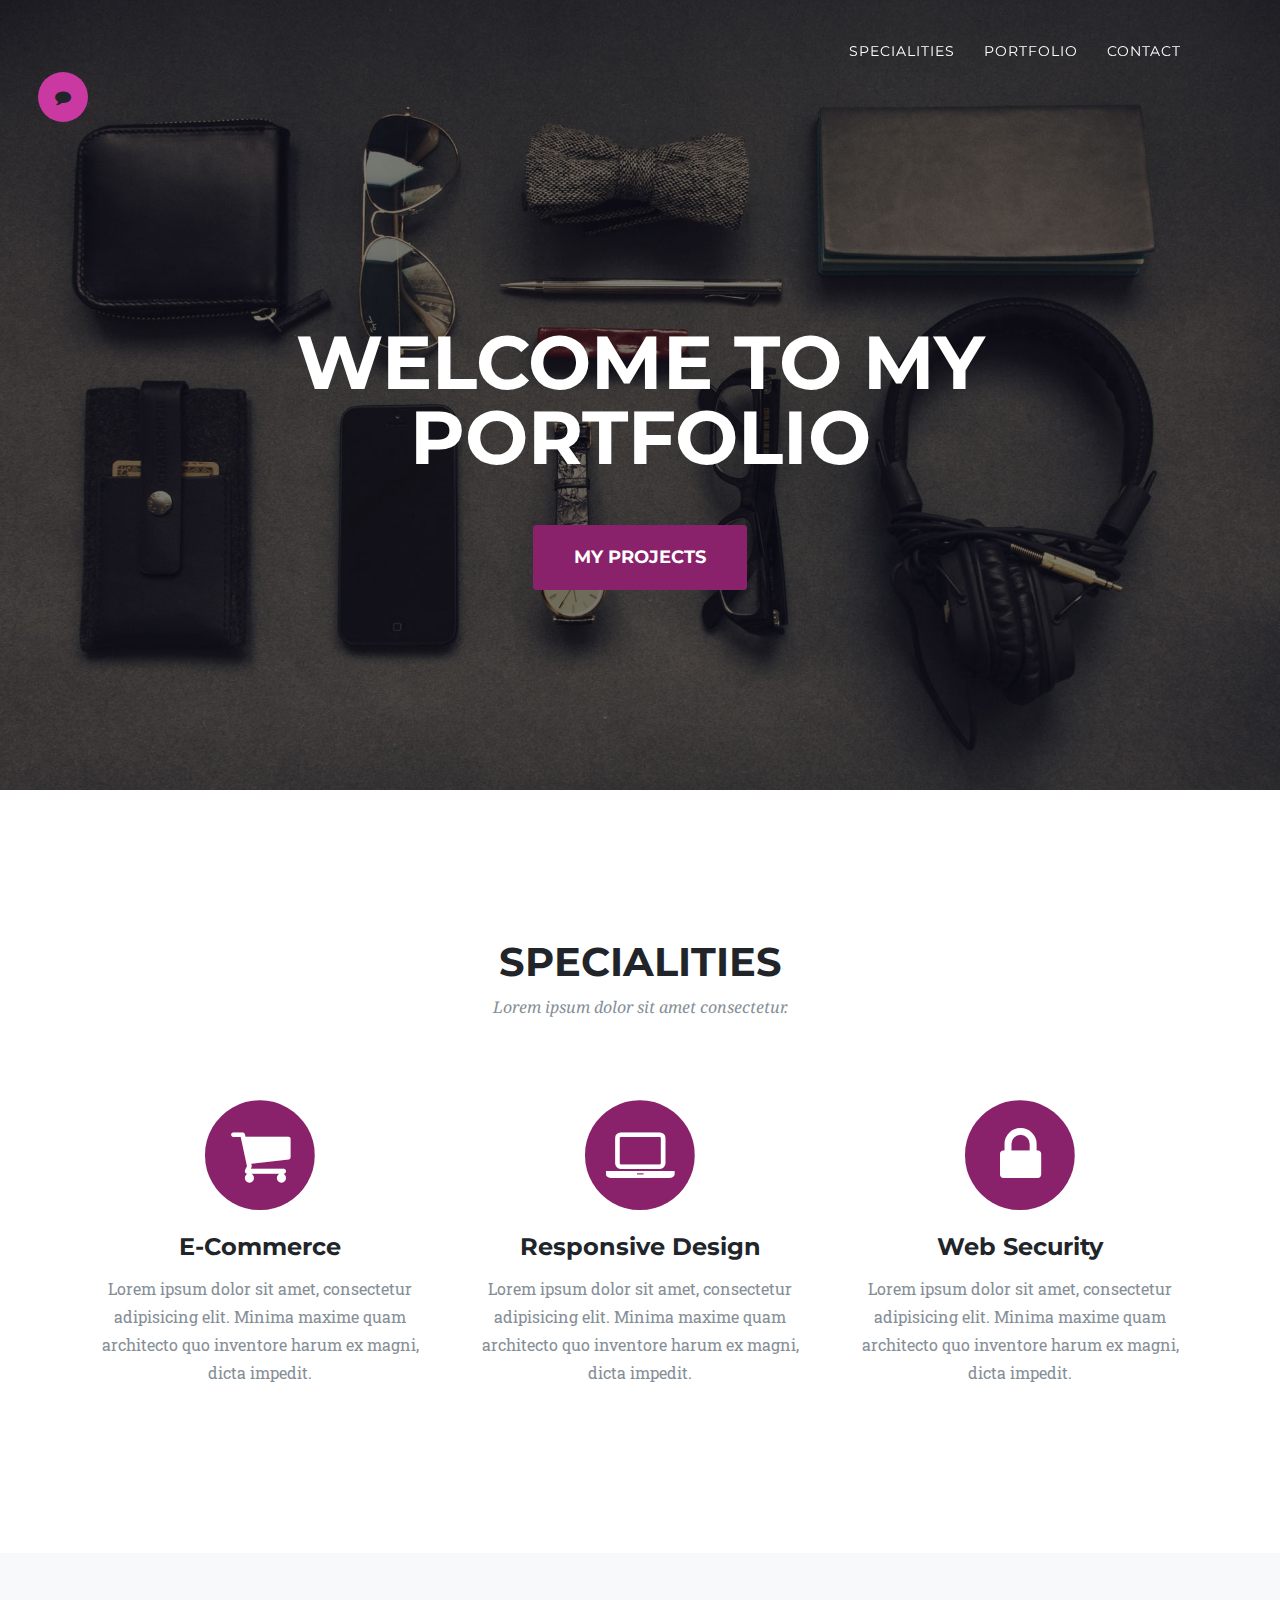
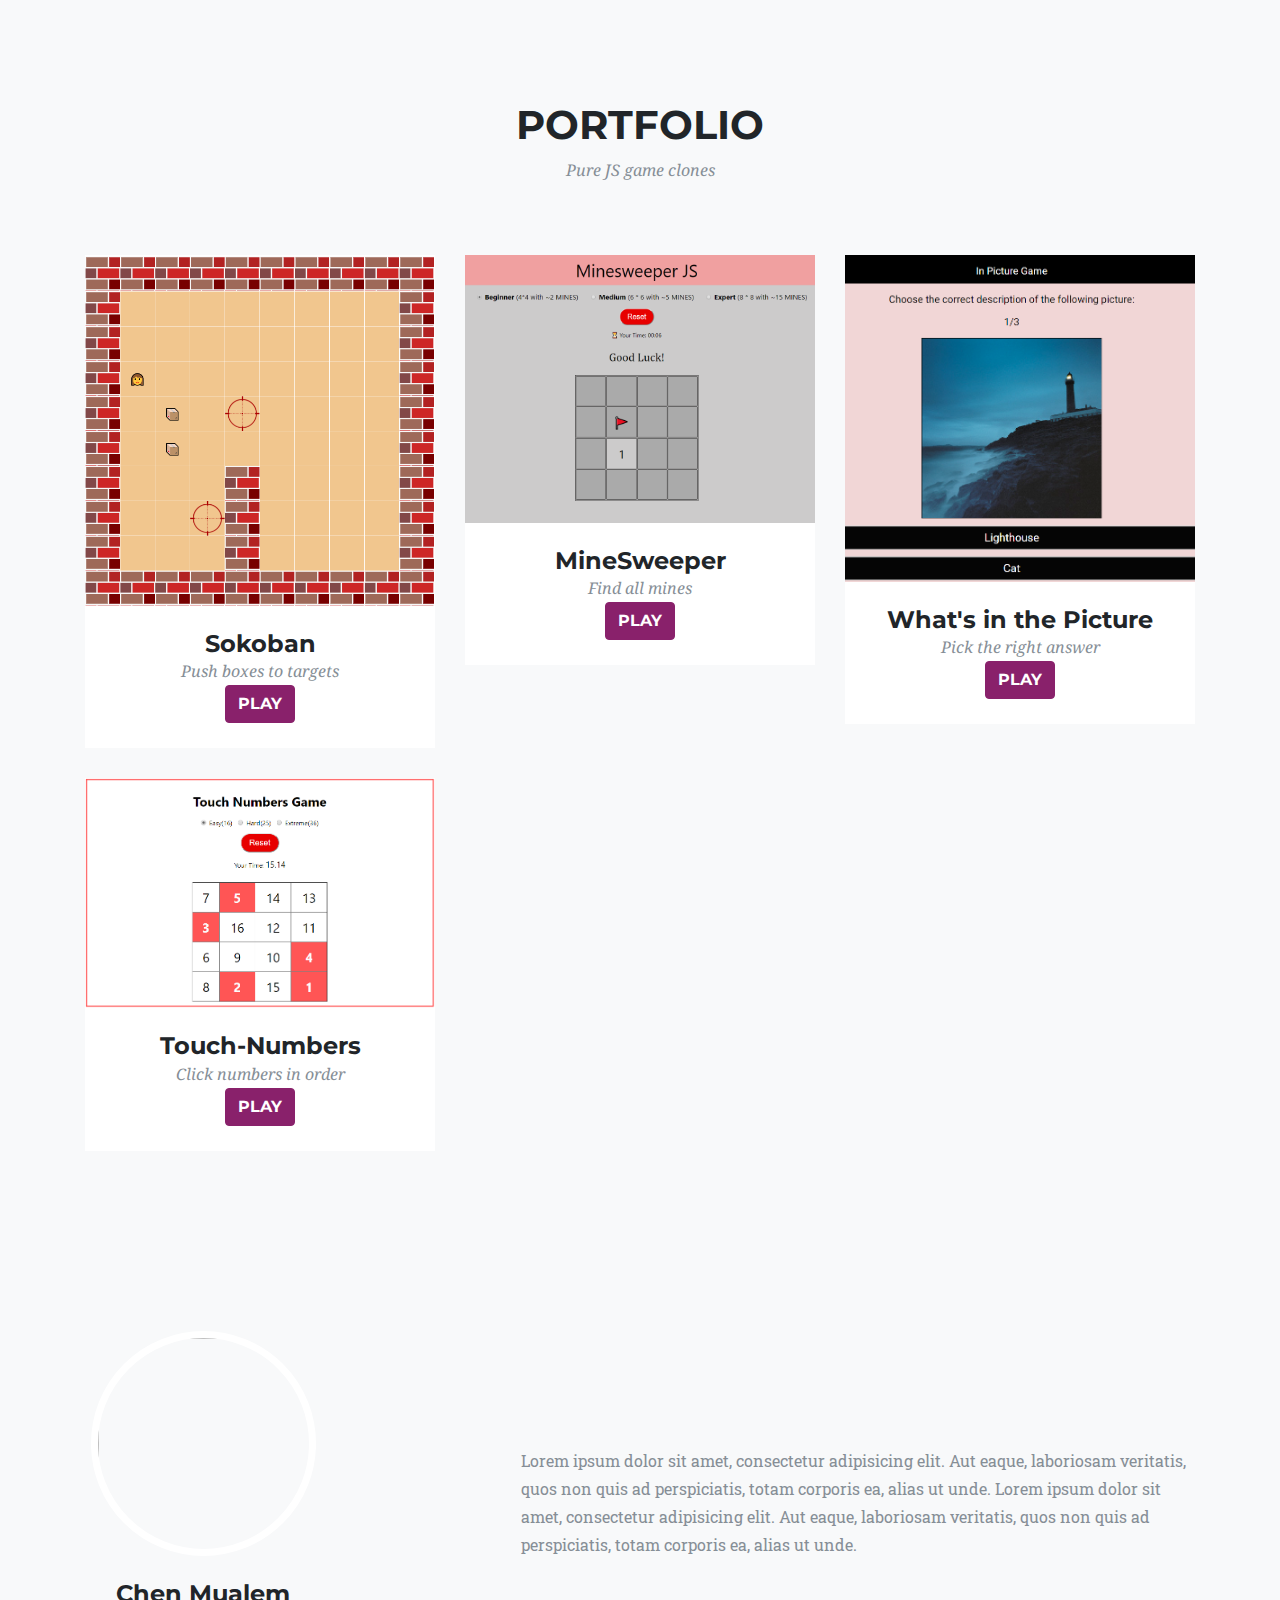
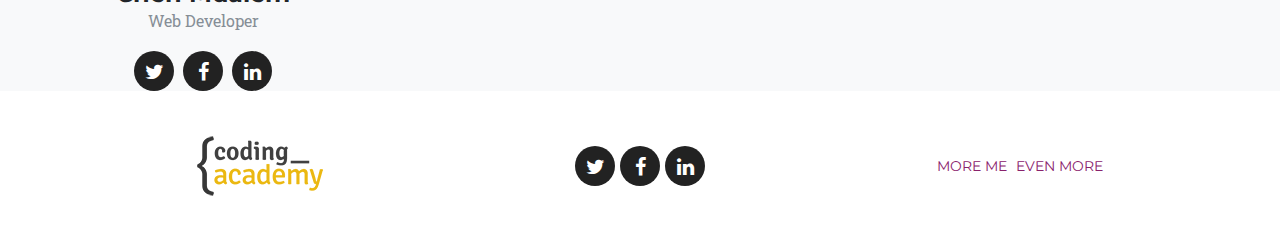
==== index.html @ 9aeb036a "My first commit!" ====
<!DOCTYPE html>
<html lang="en">

<head>

  <meta charset="utf-8">
  <meta name="viewport" content="width=device-width, initial-scale=1, shrink-to-fit=no">
  <meta name="description" content="">
  <meta name="author" content="">

  <title>Chen Mualem</title>

  <!-- Bootstrap core CSS -->
  <link href="vendor/bootstrap/css/bootstrap.min.css" rel="stylesheet">

  <!-- Custom fonts for this template -->
  <link href="vendor/font-awesome/css/font-awesome.min.css" rel="stylesheet" type="text/css">
  <link href="https://fonts.googleapis.com/css?family=Montserrat:400,700" rel="stylesheet" type="text/css">
  <link href='https://fonts.googleapis.com/css?family=Kaushan+Script' rel='stylesheet' type='text/css'>
  <link href='https://fonts.googleapis.com/css?family=Droid+Serif:400,700,400italic,700italic' rel='stylesheet' type='text/css'>
  <link href='https://fonts.googleapis.com/css?family=Roboto+Slab:400,100,300,700' rel='stylesheet' type='text/css'>

  <!-- Custom styles for this template -->
  <link href="css/ca-gallery.css" rel="stylesheet">

</head>

<body onload="initPage()" id="page-top">
  <div class="offcanvas-btn" onClick="openCanvas()">
    <i class="fa fa-comment" aria-hidden="true"></i>
  </div>

  <aside class="offcanvas-aside">
  <!-- Contact -->
  <section id="contact">
      <div class="container">
    <h4>Contact Me</h4>
  
    <form>
        <div class="form-group">
          <label for="email">From..</label>
          <input type="email" class="form-control" id="email" placeholder="name@example.com" required>
        </div>
        <div class="form-group">
            <label for="subject">Subject..</label>
            <input type="text" class="form-control" id="subject" placeholder="Here's an idea.." required>
          </div>
        <div class="form-group">
          <label for="msg">Message..</label>
          <textarea class="form-control" id="msg" rows="3" placeholder="Make more projects!" required></textarea>
        </div>
        <button type="button" class="btn btn-primary" onclick="sendEmail();" >Submit</button>
      </form>
  </section>
  </aside>
</div>
  <!-- Navigation -->
  <nav class="navbar navbar-expand-lg navbar-dark fixed-top" id="mainNav">
    <div class="container">
      <!-- <a class="navbar-brand js-scroll-trigger" href="#page-top">Meet Me</a> -->
      <button class="navbar-toggler navbar-toggler-right" type="button" data-toggle="collapse" data-target="#navbarResponsive"
        aria-controls="navbarResponsive" aria-expanded="false" aria-label="Toggle navigation">
          <i class="fa fa-bars"></i>
        </button>
      <div class="collapse navbar-collapse" id="navbarResponsive">
        <ul class="navbar-nav ml-auto">
          <li class="nav-item">
            <a class="nav-link js-scroll-trigger" href="#services">Specialities</a>
          </li>
          <li class="nav-item">
            <a class="nav-link js-scroll-trigger" href="#portfolio">Portfolio</a>
          </li>
          
          <li class="nav-item">
            <a class="nav-link js-scroll-trigger" href="#contact">Contact</a>
          </li>
        </ul>
      </div>
    </div>
  </nav>

  <!-- Header -->
  <header class="masthead">
    <div class="container">
      <div class="intro-text">
        <div class="intro-lead-in"></div>
        <div class="intro-heading">Welcome To my Portfolio</div>
        <a class="btn btn-xl js-scroll-trigger" href="#portfolio">My Projects</a>
      </div>
    </div>
  </header>

  <!-- Services -->
  <section id="services">
    <div class="container">
      <div class="row">
        <div class="col-lg-12 text-center">
          <h2 class="section-heading">Specialities</h2>
          <h3 class="section-subheading text-muted">Lorem ipsum dolor sit amet consectetur.</h3>
        </div>
      </div>
      <div class="row text-center">
        <div class="col-md-4">
          <span class="fa-stack fa-4x">
              <i class="fa fa-circle fa-stack-2x text-primary"></i>
              <i class="fa fa-shopping-cart fa-stack-1x fa-inverse"></i>
            </span>
          <h4 class="service-heading">E-Commerce</h4>
          <p class="text-muted">Lorem ipsum dolor sit amet, consectetur adipisicing elit. Minima maxime quam architecto quo inventore harum ex
            magni, dicta impedit.</p>
        </div>
        <div class="col-md-4">
          <span class="fa-stack fa-4x">
              <i class="fa fa-circle fa-stack-2x text-primary"></i>
              <i class="fa fa-laptop fa-stack-1x fa-inverse"></i>
            </span>
          <h4 class="service-heading">Responsive Design</h4>
          <p class="text-muted">Lorem ipsum dolor sit amet, consectetur adipisicing elit. Minima maxime quam architecto quo inventore harum ex
            magni, dicta impedit.</p>
        </div>
        <div class="col-md-4">
          <span class="fa-stack fa-4x">
              <i class="fa fa-circle fa-stack-2x text-primary"></i>
              <i class="fa fa-lock fa-stack-1x fa-inverse"></i>
            </span>
          <h4 class="service-heading">Web Security</h4>
          <p class="text-muted">Lorem ipsum dolor sit amet, consectetur adipisicing elit. Minima maxime quam architecto quo inventore harum ex
            magni, dicta impedit.</p>
        </div>
      </div>
    </div>
  </section>

  <!-- Portfolio Grid -->
  <section class="bg-light" id="portfolio">
    <div class="container">
      <div class="row">
        <div class="col-lg-12 text-center">
          <h2 class="section-heading">Portfolio</h2>
          <h3 class="section-subheading text-muted">Pure JS game clones</h3>
        </div>
      </div>
      <div class="row projects">
        <!-- JS Render -->
       </div>
  </section>


  <!-- Team -->
  <section class="bg-light" id="team" style="padding: 0px;">
      <div class="row">
        <div class="col-sm-4">
          <div class="team-member">
            <img class="mx-auto rounded-circle" src='http://www.pvhc.net/img94/tyngjfbcipmsirqqnkib.png' alt="">
            <h4>Chen Mualem</h4>
            <p class="text-muted">Web Developer</p>
            <ul class="list-inline social-buttons">
              <li class="list-inline-item">
                <a href="#">
                    <i class="fa fa-twitter"></i>
                  </a>
              </li>
              <li class="list-inline-item">
                <a href="#">
                    <i class="fa fa-facebook"></i>
                  </a>
              </li>
              <li class="list-inline-item">
                <a href="#">
                    <i class="fa fa-linkedin"></i>
                  </a>
              </li>
            </ul>
          </div>
        </div>
        <div class="col-sm-8 flex-align-center">
            <p class="large text-muted  about-description">Lorem ipsum dolor sit amet, consectetur adipisicing elit. Aut eaque, laboriosam veritatis, quos non quis ad perspiciatis,
                totam corporis ea, alias ut unde. Lorem ipsum dolor sit amet, consectetur adipisicing elit. Aut eaque, laboriosam veritatis, quos non quis ad perspiciatis,
                totam corporis ea, alias ut unde.</p>    
        </div>
      </div>
  </section>


  <!-- Footer -->
  <footer>
    <div class="container">
      <div class="row">
        <div class="col-md-4 flex-align-center">
          <a href="http://coding-academy.org" target="_blank">
            <img src="./img/ca-logo.png" alt="">
          </a>
        </div>
        <div class="col-md-4 flex-align-center">
          <ul class="list-inline social-buttons flex-align-center">
            <li class="list-inline-item">
              <a href="#">
                  <i class="fa fa-twitter"></i>
                </a>
            </li>
            <li class="list-inline-item flex-align-center">
              <a href="#">
                  <i class="fa fa-facebook"></i>
                </a>
            </li>
            <li class="list-inline-item">
              <a href="#">
                  <i class="fa fa-linkedin"></i>
                </a>
            </li>
          </ul>
        </div>
        <div class="col-md-4 flex-align-center">
            <ul class="list-inline quicklinks">
            <li class="list-inline-item">
              <a href="#">More Me</a>
            </li>
            <li class="list-inline-item">
              <a href="#">Even More</a>
            </li>
          </ul>
        </div>
      </div>
    </div>
  </footer>

  <!-- Portfolio Modals -->
  <div class="modals-container">
  <!-- JS Render -->
  </div>
</div>
  <!-- Bootstrap core JavaScript -->
  <script src="vendor/jquery/jquery.min.js"></script>
  <script src="vendor/popper/popper.min.js"></script>
  <script src="vendor/bootstrap/js/bootstrap.min.js"></script>

  <!-- Plugin JavaScript -->
  <script src="vendor/jquery-easing/jquery.easing.min.js"></script>

  <!-- Custom scripts for this template -->
  <script src="js/ca-gallery.js"></script>
  <script src="js/offCanvas.js"></script>
  <script src="js/main.js"></script>


</body>

</html>
---- css/ca-gallery.css ----
body {
    overflow-x: hidden;
    font-family: 'Roboto Slab', 'Helvetica Neue', Helvetica, Arial, sans-serif;
}
p {
    line-height: 1.75;
}
a {
    color: #89216B;
}
a.active,
a:active,
a:focus,
a:hover {
    color: #DA4453;
}
h1,
h2,
h3,
h4,
h5,
h6 {
    font-weight: 700;
    font-family: 'Montserrat', 'Helvetica Neue', Helvetica, Arial, sans-serif;
    text-transform: uppercase;
}
section {
    padding: 100px 0;
}
section h2.section-heading {
    font-size: 40px;
    margin-top: 0;
    margin-bottom: 15px;
}
section h3.section-subheading {
    font-size: 16px;
    font-weight: 400;
    font-style: italic;
    margin-bottom: 75px;
    text-transform: none;
    font-family: 'Droid Serif', 'Helvetica Neue', Helvetica, Arial, sans-serif;
}
@media (min-width: 768px) {
    section {
        padding: 150px 0;
    }
}
::-moz-selection {
    background: #89216B;
    text-shadow: none;
}
::selection {
    background: #89216B;
    text-shadow: none;
}
img::selection {
    background: transparent;
}
img::-moz-selection {
    background: transparent;
}
body {
    -webkit-tap-highlight-color: #89216B;
}
.offcanvas-btn {
    z-index: 100000;
    position: fixed;
    top: 8%;
    left: 3%;
    height: 50px;
    width: 50px;
    background: rgb(202, 56, 161);
    border-radius: 50%;
    display: flex;
    justify-content: center;
    align-items: center;
    cursor: pointer;
    margin-left: 0;
    transition: all 0.3s ease;
}
.offcanvas-btn-open {
    margin-left: 30vw;
}
.offcanvas-aside {
    position: fixed;
    height: 100%;
    z-index: 100000;
    background: #DA4453;  /* fallback for old browsers */
    background: -webkit-linear-gradient(to left, #89216B, #DA4453);  /* Chrome 10-25, Safari 5.1-6 */
    background: linear-gradient(to left, #89216B, #DA4453); /* W3C, IE 10+/ Edge, Firefox 16+, Chrome 26+, Opera 12+, Safari 7+ */
    
    width: 30vw;
    left: -30vw;
    transition: all 0.3s ease;
    display: flex;
    flex-direction: column;
    align-items: center;
    justify-content: space-around;
}
.offcanvas-aside img {
    border-radius: 50%;
}
.offcanvas-aside p {
    text-align: center;
}
.offcanvas-aside .offcanvas-content-suffix {
    height: 20%;
}
.offcanvas-aside-open {
    left: 0;
}
#mainNav {
    background-color: #222222;
}
#mainNav .navbar-toggler {
    font-size: 12px;
    right: 0;
    padding: 13px;
    text-transform: uppercase;
    color: white;
    border: 0;
    background-color: #89216B;
    font-family: 'Montserrat', 'Helvetica Neue', Helvetica, Arial, sans-serif;
    text-transform: uppercase;
}
#mainNav .navbar-brand {
    color: #89216B;
    font-family: 'Kaushan Script', 'Helvetica Neue', Helvetica, Arial, cursive;
}
#mainNav .navbar-brand.active,
#mainNav .navbar-brand:active,
#mainNav .navbar-brand:focus,
#mainNav .navbar-brand:hover {
    color: #DA4453;
}
#mainNav .navbar-nav .nav-item .nav-link {
    font-size: 90%;
    font-weight: 400;
    padding: 0.75em 0;
    letter-spacing: 1px;
    color: white;
    font-family: 'Montserrat', 'Helvetica Neue', Helvetica, Arial, sans-serif;
    text-transform: uppercase;
}
#mainNav .navbar-nav .nav-item .nav-link.active,
#mainNav .navbar-nav .nav-item .nav-link:hover {
    color: #89216B;
}
@media (min-width: 992px) {
    #mainNav {
        padding-top: 25px;
        padding-bottom: 25px;
        -webkit-transition: padding-top 0.3s, padding-bottom 0.3s;
        -moz-transition: padding-top 0.3s, padding-bottom 0.3s;
        transition: padding-top 0.3s, padding-bottom 0.3s;
        border: none;
        background-color: transparent;
    }
    #mainNav .navbar-brand {
        font-size: 1.75em;
        -webkit-transition: all 0.3s;
        -moz-transition: all 0.3s;
        transition: all 0.3s;
    }
    #mainNav .navbar-nav .nav-item .nav-link {
        padding: 1.1em 1em !important;
    }
    #mainNav.navbar-shrink {
        padding-top: 0;
        padding-bottom: 0;
        background-color: #222222;
    }
    #mainNav.navbar-shrink .navbar-brand {
        font-size: 1.25em;
        padding: 12px 0;
    }
}
header.masthead {
    text-align: center;
    color: white;
    background-image: url("../img/header-bg.jpg");
    background-repeat: no-repeat;
    background-attachment: scroll;
    background-position: center center;
    -webkit-background-size: cover;
    -moz-background-size: cover;
    -o-background-size: cover;
    background-size: cover;
}
header.masthead .intro-text {
    padding-top: 150px;
    padding-bottom: 100px;
}
header.masthead .intro-text .intro-lead-in {
    font-size: 22px;
    font-style: italic;
    line-height: 22px;
    margin-bottom: 25px;
    font-family: 'Droid Serif', 'Helvetica Neue', Helvetica, Arial, sans-serif;
}
header.masthead .intro-text .intro-heading {
    font-size: 50px;
    font-weight: 700;
    line-height: 50px;
    margin-bottom: 25px;
    font-family: 'Montserrat', 'Helvetica Neue', Helvetica, Arial, sans-serif;
    text-transform: uppercase;
}
@media (min-width: 768px) {
    header.masthead .intro-text {
        padding-top: 300px;
        padding-bottom: 200px;
    }
    header.masthead .intro-text .intro-lead-in {
        font-size: 40px;
        font-style: italic;
        line-height: 40px;
        margin-bottom: 25px;
        font-family: 'Droid Serif', 'Helvetica Neue', Helvetica, Arial, sans-serif;
    }
    header.masthead .intro-text .intro-heading {
        font-size: 75px;
        font-weight: 700;
        line-height: 75px;
        margin-bottom: 50px;
        font-family: 'Montserrat', 'Helvetica Neue', Helvetica, Arial, sans-serif;
        text-transform: uppercase;
    }
}
.service-heading {
    margin: 15px 0;
    text-transform: none;
}
#portfolio .portfolio-item {
    right: 0;
    margin: 0 0 15px;
    text-align: center;
   
}
#portfolio .portfolio-item .portfolio-link {
    position: relative;
    display: block;
    max-width: 400px;
    margin: 0 auto;
    cursor: pointer;
}

#portfolio .portfolio-item .portfolio-link .portfolio-hover {
    position: absolute;
    width: 100%;
    height: 100%;
    -webkit-transition: all ease 0.5s;
    -moz-transition: all ease 0.5s;
    transition: all ease 0.5s;
    opacity: 0;
    background: #DA4453;
}
#portfolio .portfolio-item .portfolio-link .portfolio-hover:hover {
    opacity: 1;
}
#portfolio .portfolio-item .portfolio-link .portfolio-hover .portfolio-hover-content {
    font-size: 20px;
    position: absolute;
    top: 50%;
    width: 100%;
    height: 20px;
    margin-top: -12px;
    text-align: center;
    color: white;
}
#portfolio .portfolio-item .portfolio-link .portfolio-hover .portfolio-hover-content i {
    margin-top: -12px;
}
#portfolio .portfolio-item .portfolio-link .portfolio-hover .portfolio-hover-content h3,
#portfolio .portfolio-item .portfolio-link .portfolio-hover .portfolio-hover-content h4 {
    margin: 0;
}
#portfolio .portfolio-item .portfolio-caption {
    max-width: 400px;
    margin: 0 auto;
    padding: 25px;
    text-align: center;
    background-color: white;
}
#portfolio .portfolio-item .portfolio-caption h4 {
    margin: 0;
    text-transform: none;
}
#portfolio .portfolio-item .portfolio-caption p {
    font-size: 16px;
    font-style: italic;
    margin: 0;
    font-family: 'Droid Serif', 'Helvetica Neue', Helvetica, Arial, sans-serif;
}
#portfolio * {
    z-index: 2;
}
@media (min-width: 767px) {
    #portfolio .portfolio-item {
        margin: 0 0 30px;
    }
}
.portfolio-modal .modal-dialog {
    max-width: none;
    height: 100%;
    margin: 0;
}
.portfolio-modal .modal-content {
    min-height: 100%;
    padding: 100px 0;
    text-align: center;
    border: none;
    border-radius: 0;
    background-clip: border-box;
    -webkit-box-shadow: none;
    box-shadow: none;
}
.portfolio-modal .modal-content h2 {
    font-size: 3em;
    margin-bottom: 15px;
}
.portfolio-modal .modal-content p {
    margin-bottom: 30px;
}
.portfolio-modal .modal-content p.item-intro {
    font-size: 16px;
    font-style: italic;
    margin: 20px 0 30px;
    font-family: 'Droid Serif', 'Helvetica Neue', Helvetica, Arial, sans-serif;
}
.portfolio-modal .modal-content ul.list-inline {
    margin-top: 0;
    margin-bottom: 30px;
}
.portfolio-modal .modal-content img {
    margin-bottom: 30px;
}
.portfolio-modal .modal-content button {
    cursor: pointer;
}
.portfolio-modal .close-modal {
    position: absolute;
    top: 25px;
    right: 25px;
    width: 75px;
    height: 75px;
    cursor: pointer;
    background-color: transparent;
}
.portfolio-modal .close-modal:hover {
    opacity: 0.3;
}
.portfolio-modal .close-modal .lr {
    /* Safari and Chrome */
    
    z-index: 1051;
    width: 1px;
    height: 75px;
    margin-left: 35px;
    /* IE 9 */
    
    -webkit-transform: rotate(45deg);
    -ms-transform: rotate(45deg);
    transform: rotate(45deg);
    background-color: #222222;
}
.portfolio-modal .close-modal .lr .rl {
    /* Safari and Chrome */
    
    z-index: 1052;
    width: 1px;
    height: 75px;
    /* IE 9 */
    
    -webkit-transform: rotate(90deg);
    -ms-transform: rotate(90deg);
    transform: rotate(90deg);
    background-color: #222222;
}
.portfolio-modal .modal-backdrop {
    display: none;
    opacity: 0;
}
.timeline {
    position: relative;
    padding: 0;
    list-style: none;
}
.timeline:before {
    position: absolute;
    top: 0;
    bottom: 0;
    left: 40px;
    width: 2px;
    margin-left: -1.5px;
    content: '';
    background-color: #f1f1f1;
}
.timeline > li {
    position: relative;
    min-height: 50px;
    margin-bottom: 50px;
}
.timeline > li:after,
.timeline > li:before {
    display: table;
    content: ' ';
}
.timeline > li:after {
    clear: both;
}
.timeline > li .timeline-panel {
    position: relative;
    float: right;
    width: 100%;
    padding: 0 20px 0 100px;
    text-align: left;
}
.timeline > li .timeline-panel:before {
    right: auto;
    left: -15px;
    border-right-width: 15px;
    border-left-width: 0;
}
.timeline > li .timeline-panel:after {
    right: auto;
    left: -14px;
    border-right-width: 14px;
    border-left-width: 0;
}
.timeline > li .timeline-image {
    position: absolute;
    z-index: 100;
    left: 0;
    width: 80px;
    height: 80px;
    margin-left: 0;
    text-align: center;
    color: white;
    border: 7px solid #f1f1f1;
    border-radius: 100%;
    background-color: #89216B;
}
.timeline > li .timeline-image h4 {
    font-size: 10px;
    line-height: 14px;
    margin-top: 12px;
}
.timeline > li.timeline-inverted > .timeline-panel {
    float: right;
    padding: 0 20px 0 100px;
    text-align: left;
}
.timeline > li.timeline-inverted > .timeline-panel:before {
    right: auto;
    left: -15px;
    border-right-width: 15px;
    border-left-width: 0;
}
.timeline > li.timeline-inverted > .timeline-panel:after {
    right: auto;
    left: -14px;
    border-right-width: 14px;
    border-left-width: 0;
}
.timeline > li:last-child {
    margin-bottom: 0;
}
.timeline .timeline-heading h4 {
    margin-top: 0;
    color: inherit;
}
.timeline .timeline-heading h4.subheading {
    text-transform: none;
}
.timeline .timeline-body > ul,
.timeline .timeline-body > p {
    margin-bottom: 0;
}
@media (min-width: 768px) {
    .timeline:before {
        left: 50%;
    }
    .timeline > li {
        min-height: 100px;
        margin-bottom: 100px;
    }
    .timeline > li .timeline-panel {
        float: left;
        width: 41%;
        padding: 0 20px 20px 30px;
        text-align: right;
    }
    .timeline > li .timeline-image {
        left: 50%;
        width: 100px;
        height: 100px;
        margin-left: -50px;
    }
    .timeline > li .timeline-image h4 {
        font-size: 13px;
        line-height: 18px;
        margin-top: 16px;
    }
    .timeline > li.timeline-inverted > .timeline-panel {
        float: right;
        padding: 0 30px 20px 20px;
        text-align: left;
    }
}
@media (min-width: 992px) {
    .timeline > li {
        min-height: 150px;
    }
    .timeline > li .timeline-panel {
        padding: 0 20px 20px;
    }
    .timeline > li .timeline-image {
        width: 150px;
        height: 150px;
        margin-left: -75px;
    }
    .timeline > li .timeline-image h4 {
        font-size: 18px;
        line-height: 26px;
        margin-top: 30px;
    }
    .timeline > li.timeline-inverted > .timeline-panel {
        padding: 0 20px 20px;
    }
}
@media (min-width: 1200px) {
    .timeline > li {
        min-height: 170px;
    }
    .timeline > li .timeline-panel {
        padding: 0 20px 20px 100px;
    }
    .timeline > li .timeline-image {
        width: 170px;
        height: 170px;
        margin-left: -85px;
    }
    .timeline > li .timeline-image h4 {
        margin-top: 40px;
    }
    .timeline > li.timeline-inverted > .timeline-panel {
        padding: 0 100px 20px 20px;
    }
}
.team-member {
    text-align: center;
}
.team-member img {
    width: 225px;
    height: 225px;
    border: 7px solid white;
}
.team-member h4 {
    margin-top: 25px;
    margin-bottom: 0;
    text-transform: none;
}
.team-member p {
    margin-top: 0;
}
.about-description {
    max-width: 80%;
}
@media (max-width: 800px) {
    .about-description {
        text-align: center;
        margin-top: 1rem;
        margin-bottom: 1rem;
    }
}
footer {
    padding: 25px 0;
    text-align: center;
}
footer span.copyright {
    font-size: 90%;
    line-height: 40px;
    text-transform: none;
    font-family: 'Montserrat', 'Helvetica Neue', Helvetica, Arial, sans-serif;
    text-transform: uppercase;
}
footer ul.quicklinks {
    font-size: 90%;
    line-height: 40px;
    margin-bottom: 0;
    text-transform: none;
    font-family: 'Montserrat', 'Helvetica Neue', Helvetica, Arial, sans-serif;
    text-transform: uppercase;
}
ul.social-buttons {
    margin-bottom: 0;
}
ul.social-buttons li a {
    font-size: 20px;
    line-height: 40px;
    display: block;
    width: 40px;
    height: 40px;
    -webkit-transition: all 0.3s;
    -moz-transition: all 0.3s;
    transition: all 0.3s;
    color: white;
    border-radius: 100%;
    outline: none;
    background-color: #222222;
}
ul.social-buttons li a:active,
ul.social-buttons li a:focus,
ul.social-buttons li a:hover {
    background-color: #89216B;
}
.flex-align-center {
    display: flex;
    justify-content: center;
    align-items: center;
}
.text-primary {
    color: #89216B !important;
}
.btn-primary {
    font-weight: 700;
    color: white;
    border-color: #89216B;
    background-color: #89216B;
    font-family: 'Montserrat', 'Helvetica Neue', Helvetica, Arial, sans-serif;
    text-transform: uppercase;
}
.btn-primary.focus,
.btn-primary:focus {
    color: white;
    border-color: #b48b01;
    background-color: #fec503;
}
.btn-primary:hover {
    color: white;
    border-color: #f6bf01;
    background-color: #fec503;
}
.btn-primary.active,
.btn-primary:active,
.open > .btn-primary.dropdown-toggle {
    color: white;
    border-color: #f6bf01;
    background-color: #fec503;
}
.btn-primary.active.focus,
.btn-primary.active:focus,
.btn-primary.active:hover,
.btn-primary:active.focus,
.btn-primary:active:focus,
.btn-primary:active:hover,
.open > .btn-primary.dropdown-toggle.focus,
.open > .btn-primary.dropdown-toggle:focus,
.open > .btn-primary.dropdown-toggle:hover {
    color: white;
    border-color: #b48b01;
    background-color: #dcab01;
}
.btn-primary.active,
.btn-primary:active,
.open > .btn-primary.dropdown-toggle {
    background-image: none;
}
.btn-primary.disabled.focus,
.btn-primary.disabled:focus,
.btn-primary.disabled:hover,
.btn-primary[disabled].focus,
.btn-primary[disabled]:focus,
.btn-primary[disabled]:hover,
fieldset[disabled] .btn-primary.focus,
fieldset[disabled] .btn-primary:focus,
fieldset[disabled] .btn-primary:hover {
    border-color: #89216B;
    background-color: #89216B;
}
.btn-primary .badge {
    color: #89216B;
    background-color: white;
}
.btn-xl {
    font-size: 18px;
    font-weight: 700;
    padding: 20px 40px;
    border-radius: 3px;
    color: white;
    border-color: #89216B;
    background-color: #89216B;
    font-family: 'Montserrat', 'Helvetica Neue', Helvetica, Arial, sans-serif;
    text-transform: uppercase;
}
.btn-xl.focus,
.btn-xl:focus {
    color: white;
    border-color: rgb(131, 44, 106);
    background-color: #89216B;
}
.btn-xl:hover {
    color: white;
    border-color: rgb(131, 44, 106);
    background-color: #89216B;
}
.btn-xl.active,
.btn-xl:active,
.open > .btn-xl.dropdown-toggle {
    color: white;
    border-color: rgb(131, 44, 106);
    background-color: #89216B;
}
.btn-xl.active.focus,
.btn-xl.active:focus,
.btn-xl.active:hover,
.btn-xl:active.focus,
.btn-xl:active:focus,
.btn-xl:active:hover,
.open > .btn-xl.dropdown-toggle.focus,
.open > .btn-xl.dropdown-toggle:focus,
.open > .btn-xl.dropdown-toggle:hover {
    color: white;
    border-color: rgb(131, 44, 106);
    background-color: #89216B;
}
.btn-xl.active,
.btn-xl:active,
.open > .btn-xl.dropdown-toggle {
    background-image: none;
}
.btn-xl.disabled.focus,
.btn-xl.disabled:focus,
.btn-xl.disabled:hover,
.btn-xl[disabled].focus,
.btn-xl[disabled]:focus,
.btn-xl[disabled]:hover,
fieldset[disabled] .btn-xl.focus,
fieldset[disabled] .btn-xl:focus,
fieldset[disabled] .btn-xl:hover {
    border-color: #89216B;
    background-color: #89216B;
}
.btn-xl .badge {
    color: #89216B;
    background-color: white;
}
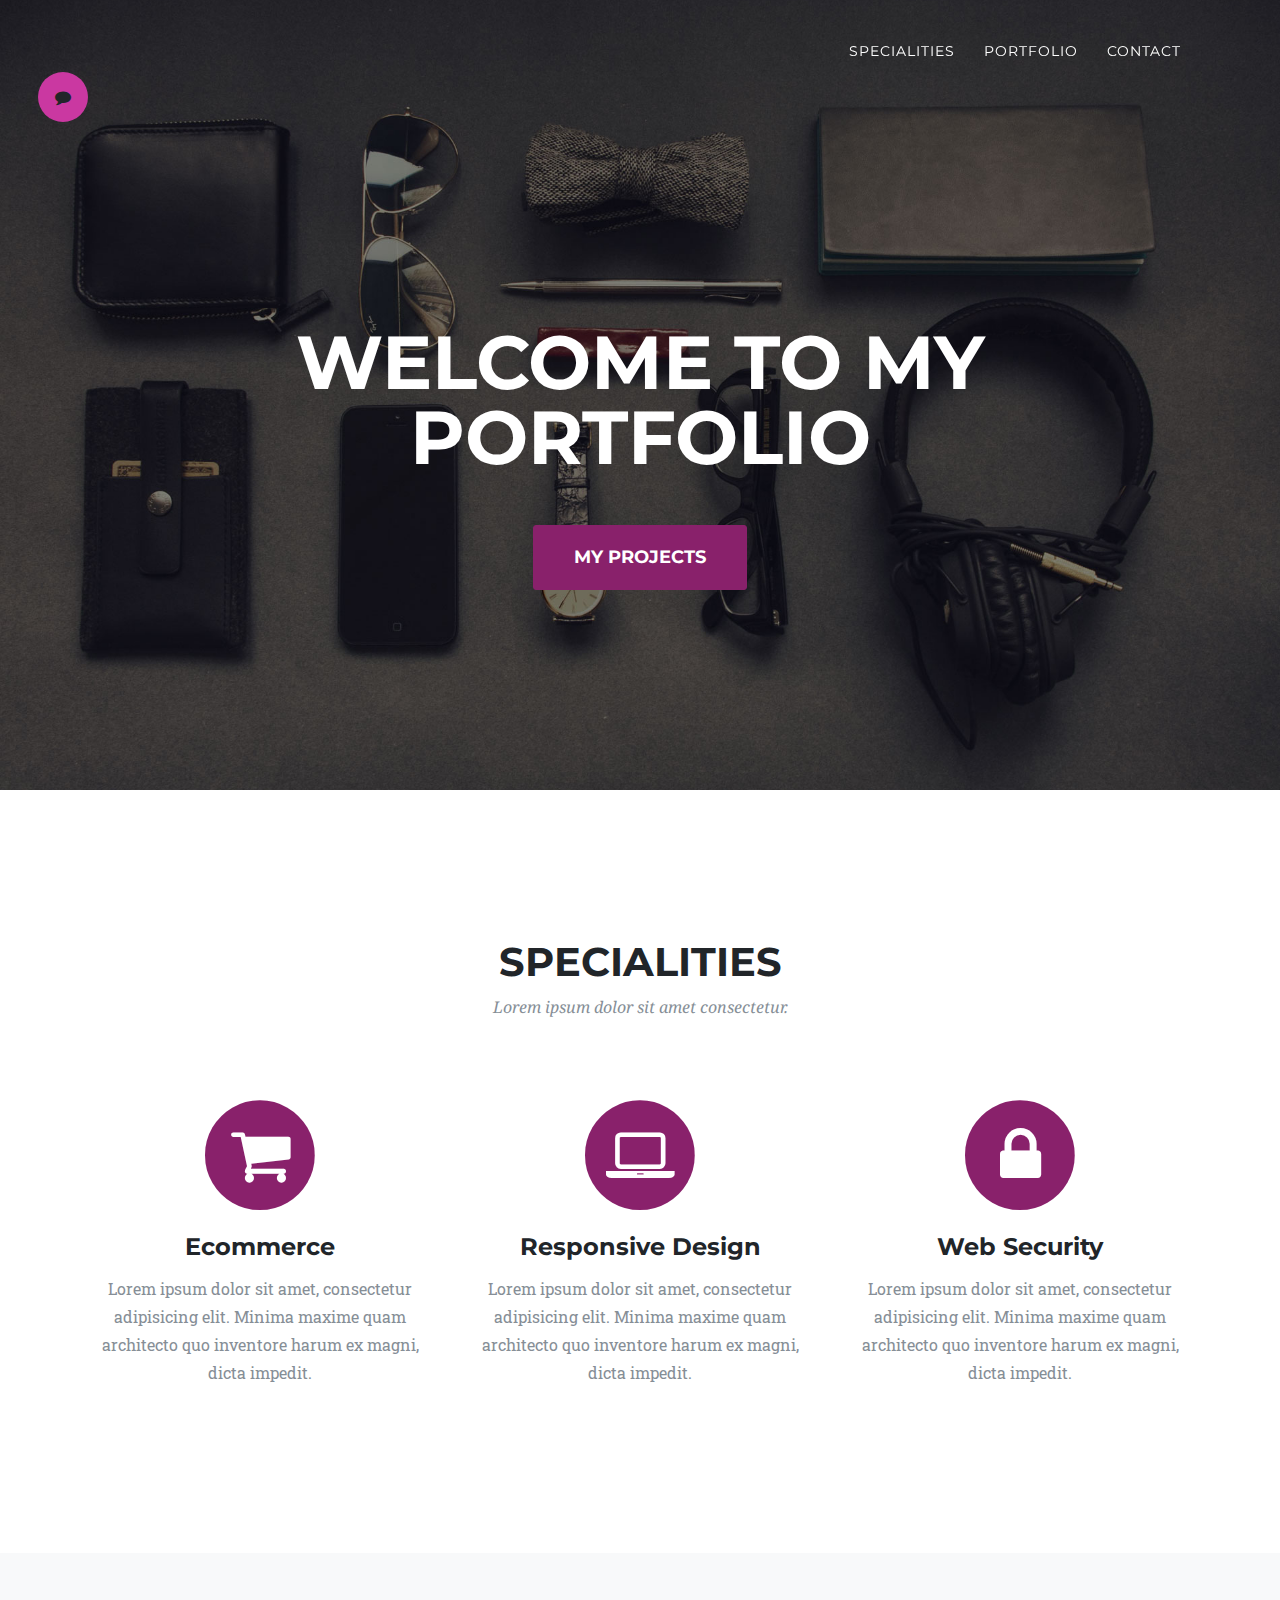
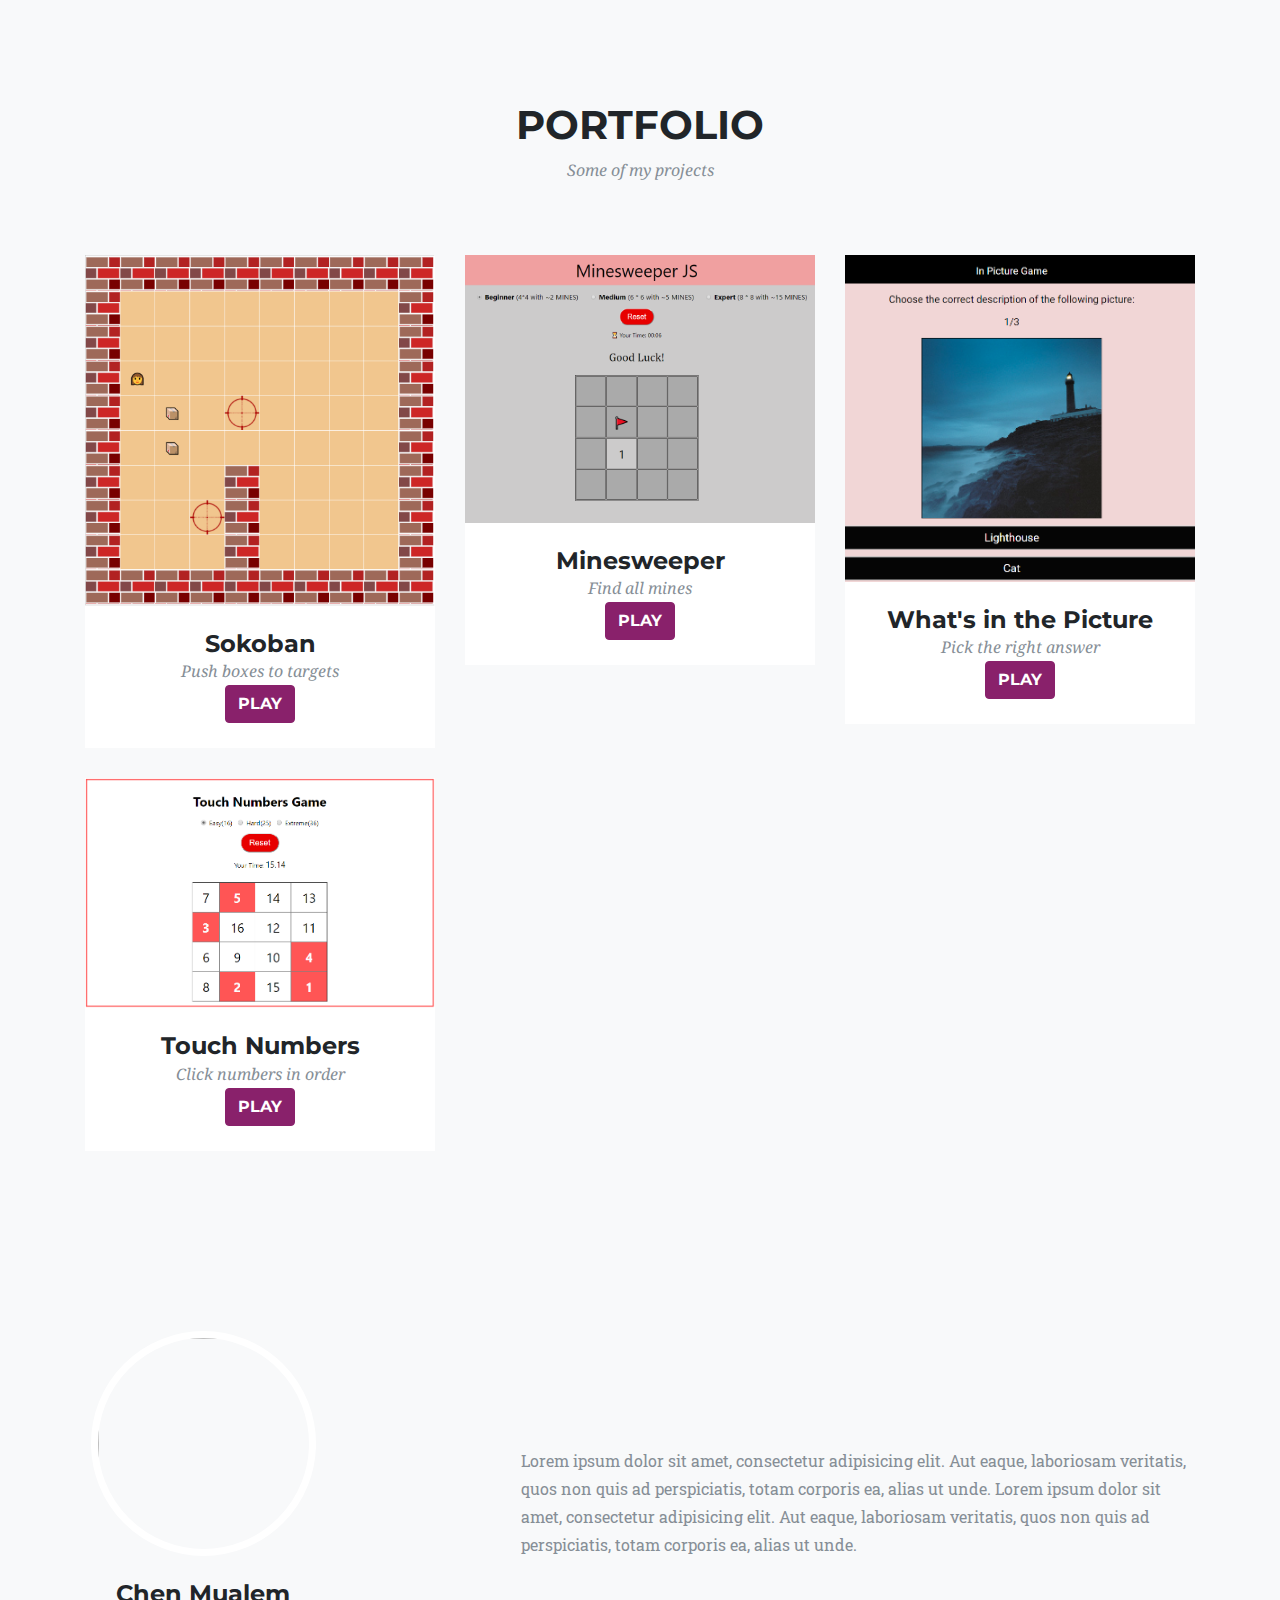
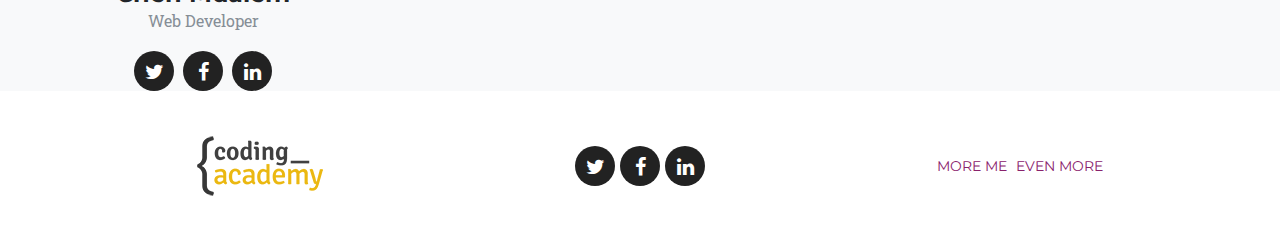
==== commit 7de09705: "fixed projects links" ====
--- a/index.html
+++ b/index.html
@@ -105,7 +105,7 @@
               <i class="fa fa-circle fa-stack-2x text-primary"></i>
               <i class="fa fa-shopping-cart fa-stack-1x fa-inverse"></i>
             </span>
-          <h4 class="service-heading">E-Commerce</h4>
+          <h4 class="service-heading">Ecommerce</h4>
           <p class="text-muted">Lorem ipsum dolor sit amet, consectetur adipisicing elit. Minima maxime quam architecto quo inventore harum ex
             magni, dicta impedit.</p>
         </div>
@@ -137,7 +137,7 @@
       <div class="row">
         <div class="col-lg-12 text-center">
           <h2 class="section-heading">Portfolio</h2>
-          <h3 class="section-subheading text-muted">Pure JS game clones</h3>
+          <h3 class="section-subheading text-muted">Some of my projects</h3>
         </div>
       </div>
       <div class="row projects">
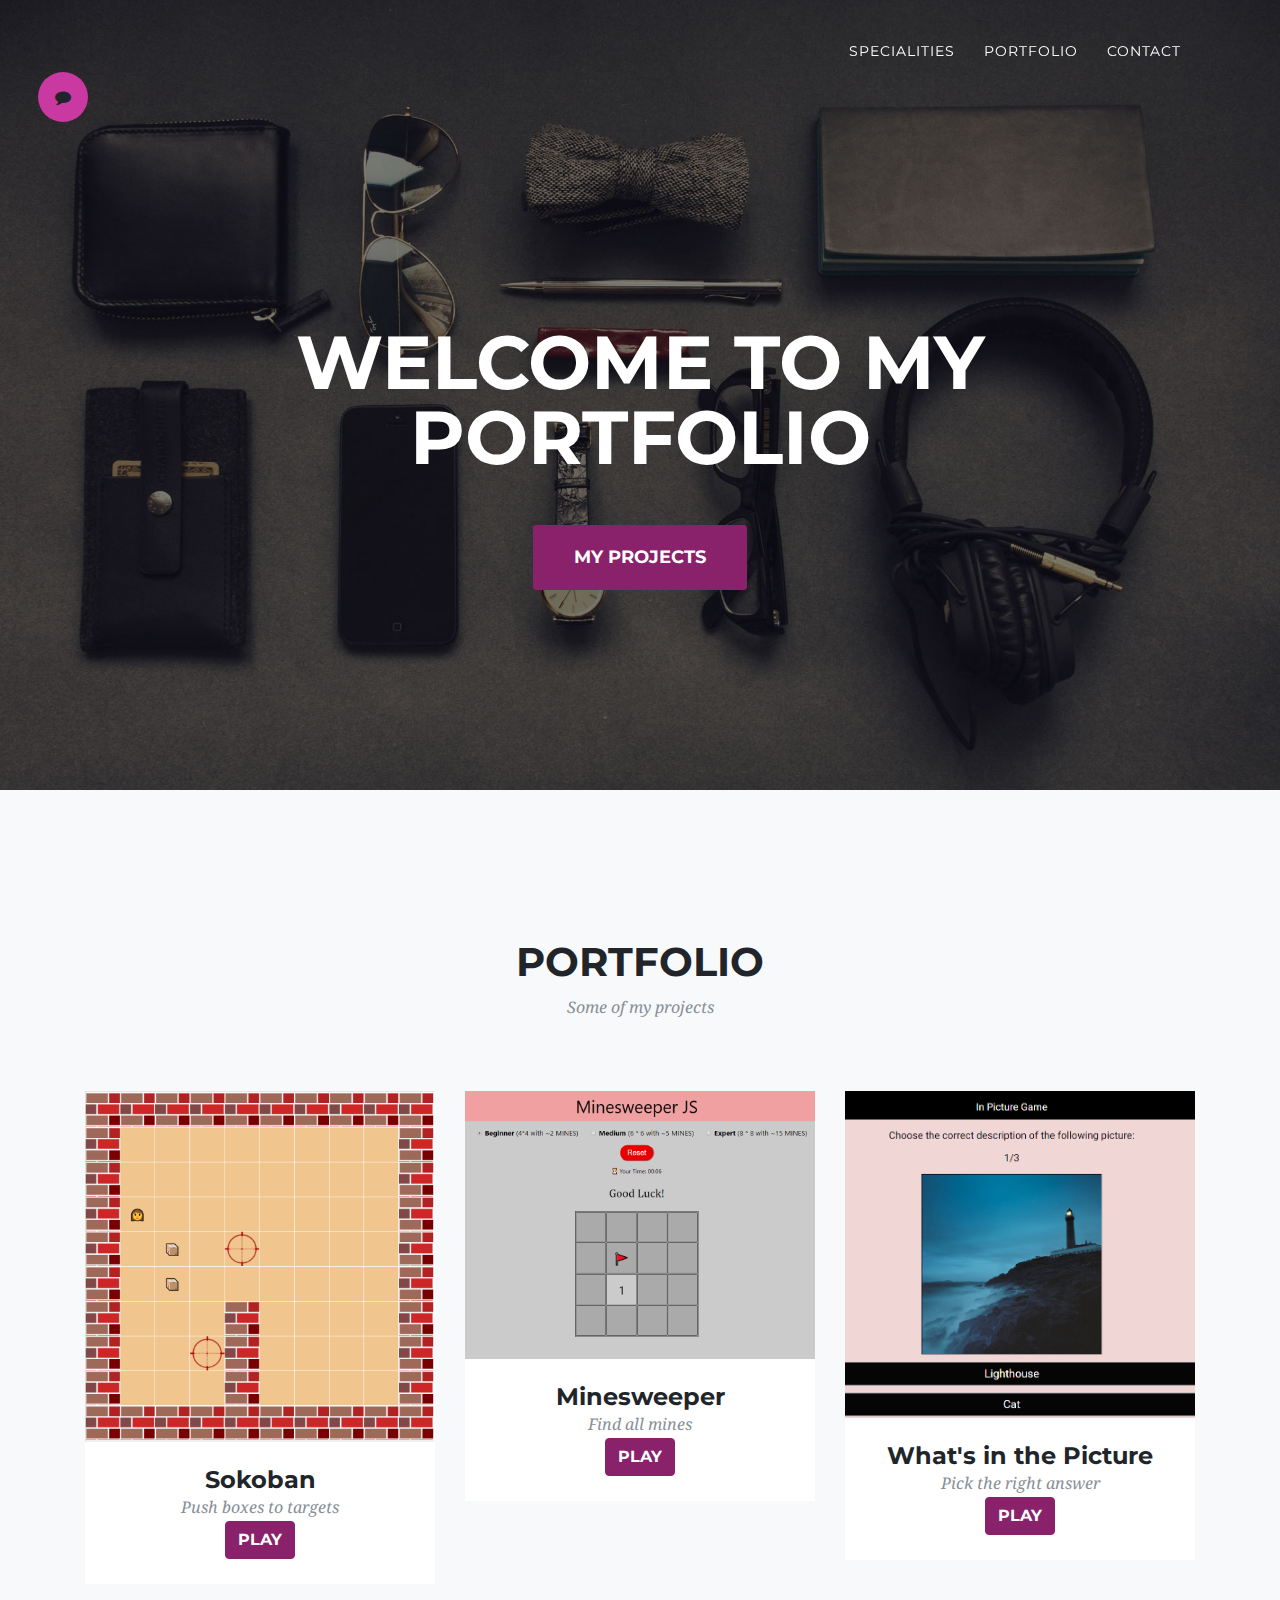
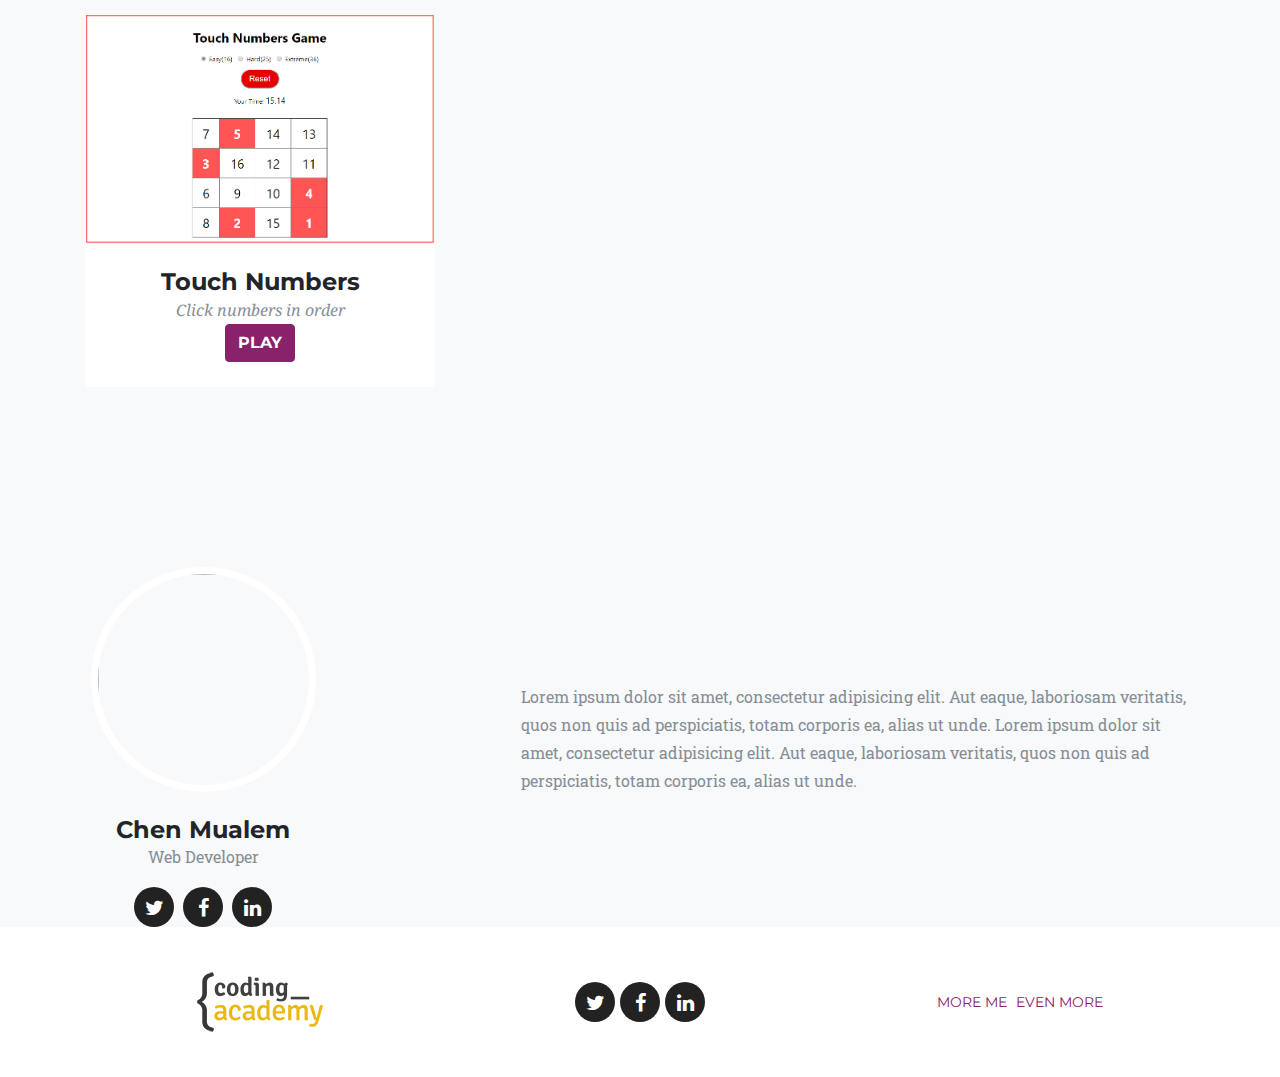
==== commit 083499bc: "Update index.html" ====
--- a/index.html
+++ b/index.html
@@ -90,46 +90,7 @@
     </div>
   </header>
 
-  <!-- Services -->
-  <section id="services">
-    <div class="container">
-      <div class="row">
-        <div class="col-lg-12 text-center">
-          <h2 class="section-heading">Specialities</h2>
-          <h3 class="section-subheading text-muted">Lorem ipsum dolor sit amet consectetur.</h3>
-        </div>
-      </div>
-      <div class="row text-center">
-        <div class="col-md-4">
-          <span class="fa-stack fa-4x">
-              <i class="fa fa-circle fa-stack-2x text-primary"></i>
-              <i class="fa fa-shopping-cart fa-stack-1x fa-inverse"></i>
-            </span>
-          <h4 class="service-heading">Ecommerce</h4>
-          <p class="text-muted">Lorem ipsum dolor sit amet, consectetur adipisicing elit. Minima maxime quam architecto quo inventore harum ex
-            magni, dicta impedit.</p>
-        </div>
-        <div class="col-md-4">
-          <span class="fa-stack fa-4x">
-              <i class="fa fa-circle fa-stack-2x text-primary"></i>
-              <i class="fa fa-laptop fa-stack-1x fa-inverse"></i>
-            </span>
-          <h4 class="service-heading">Responsive Design</h4>
-          <p class="text-muted">Lorem ipsum dolor sit amet, consectetur adipisicing elit. Minima maxime quam architecto quo inventore harum ex
-            magni, dicta impedit.</p>
-        </div>
-        <div class="col-md-4">
-          <span class="fa-stack fa-4x">
-              <i class="fa fa-circle fa-stack-2x text-primary"></i>
-              <i class="fa fa-lock fa-stack-1x fa-inverse"></i>
-            </span>
-          <h4 class="service-heading">Web Security</h4>
-          <p class="text-muted">Lorem ipsum dolor sit amet, consectetur adipisicing elit. Minima maxime quam architecto quo inventore harum ex
-            magni, dicta impedit.</p>
-        </div>
-      </div>
-    </div>
-  </section>
+ 
 
   <!-- Portfolio Grid -->
   <section class="bg-light" id="portfolio">
@@ -245,4 +206,4 @@
 
 </body>
 
-</html>+</html>
